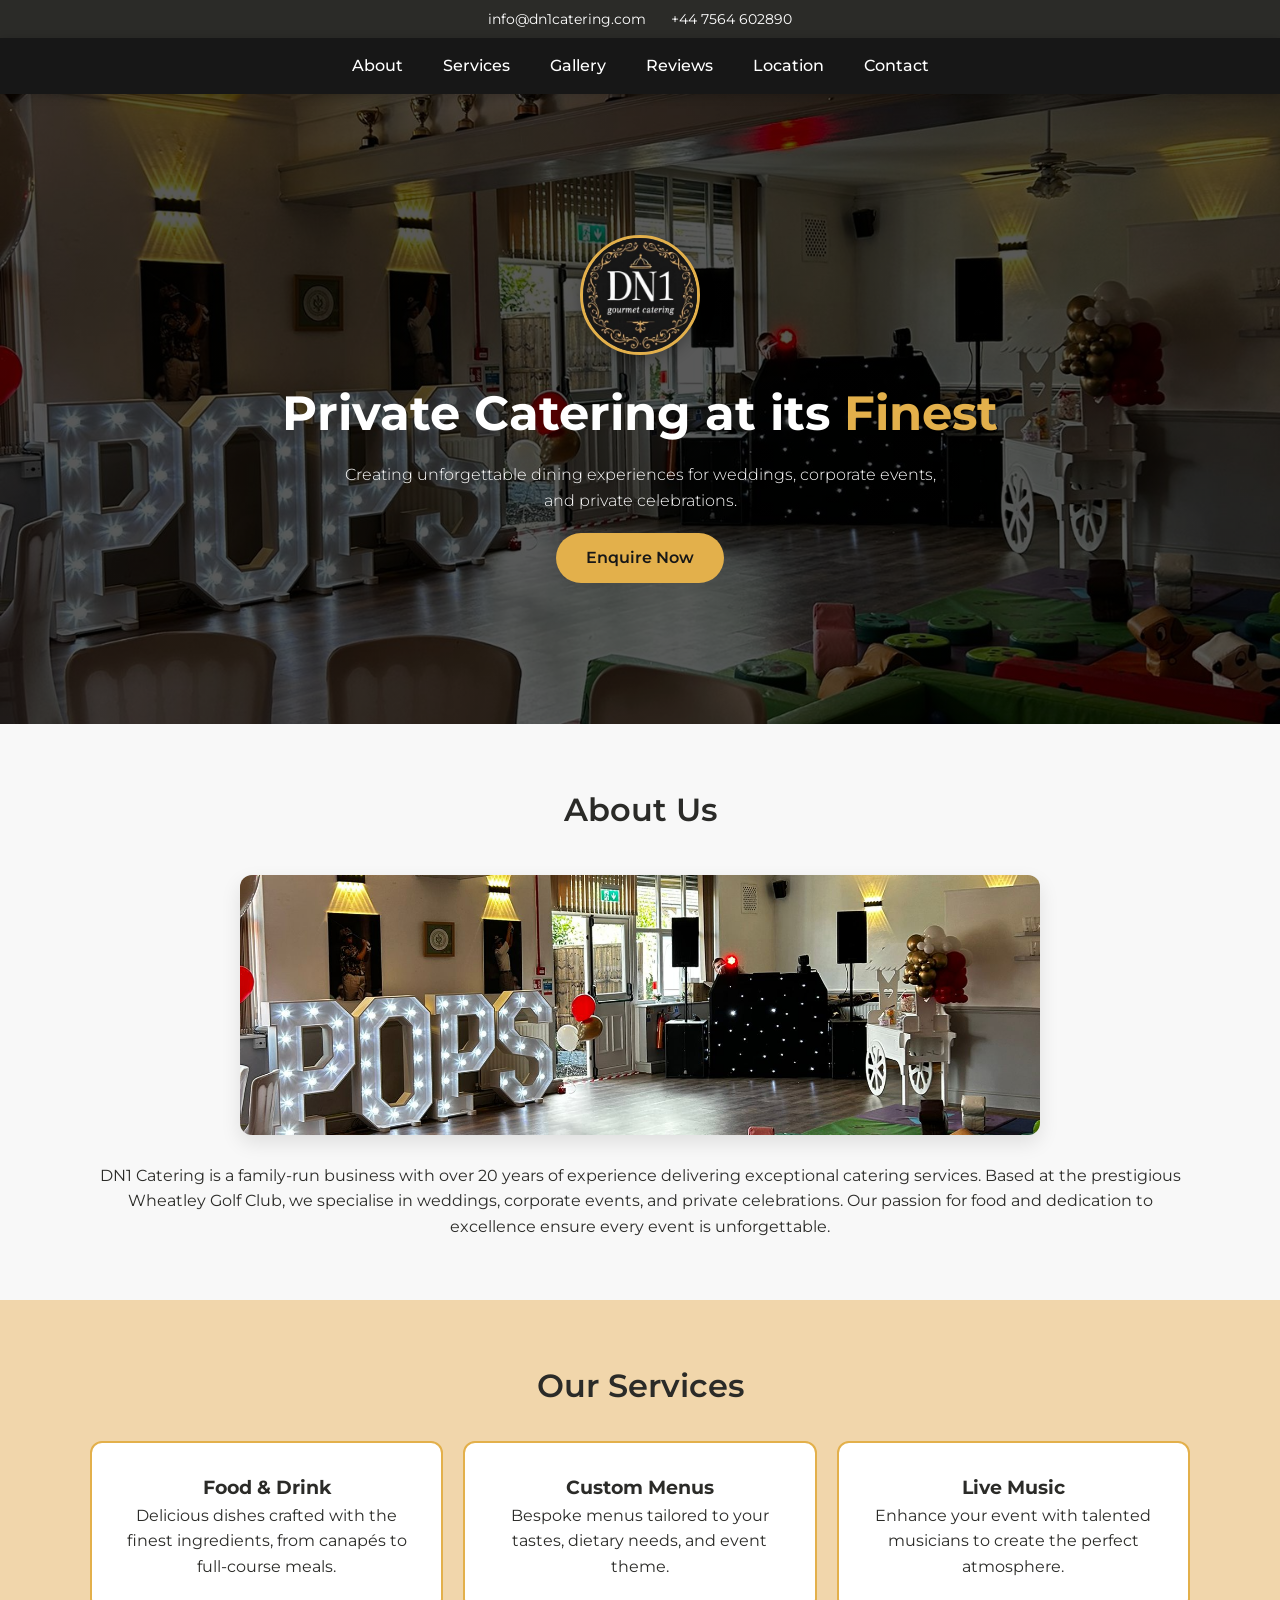
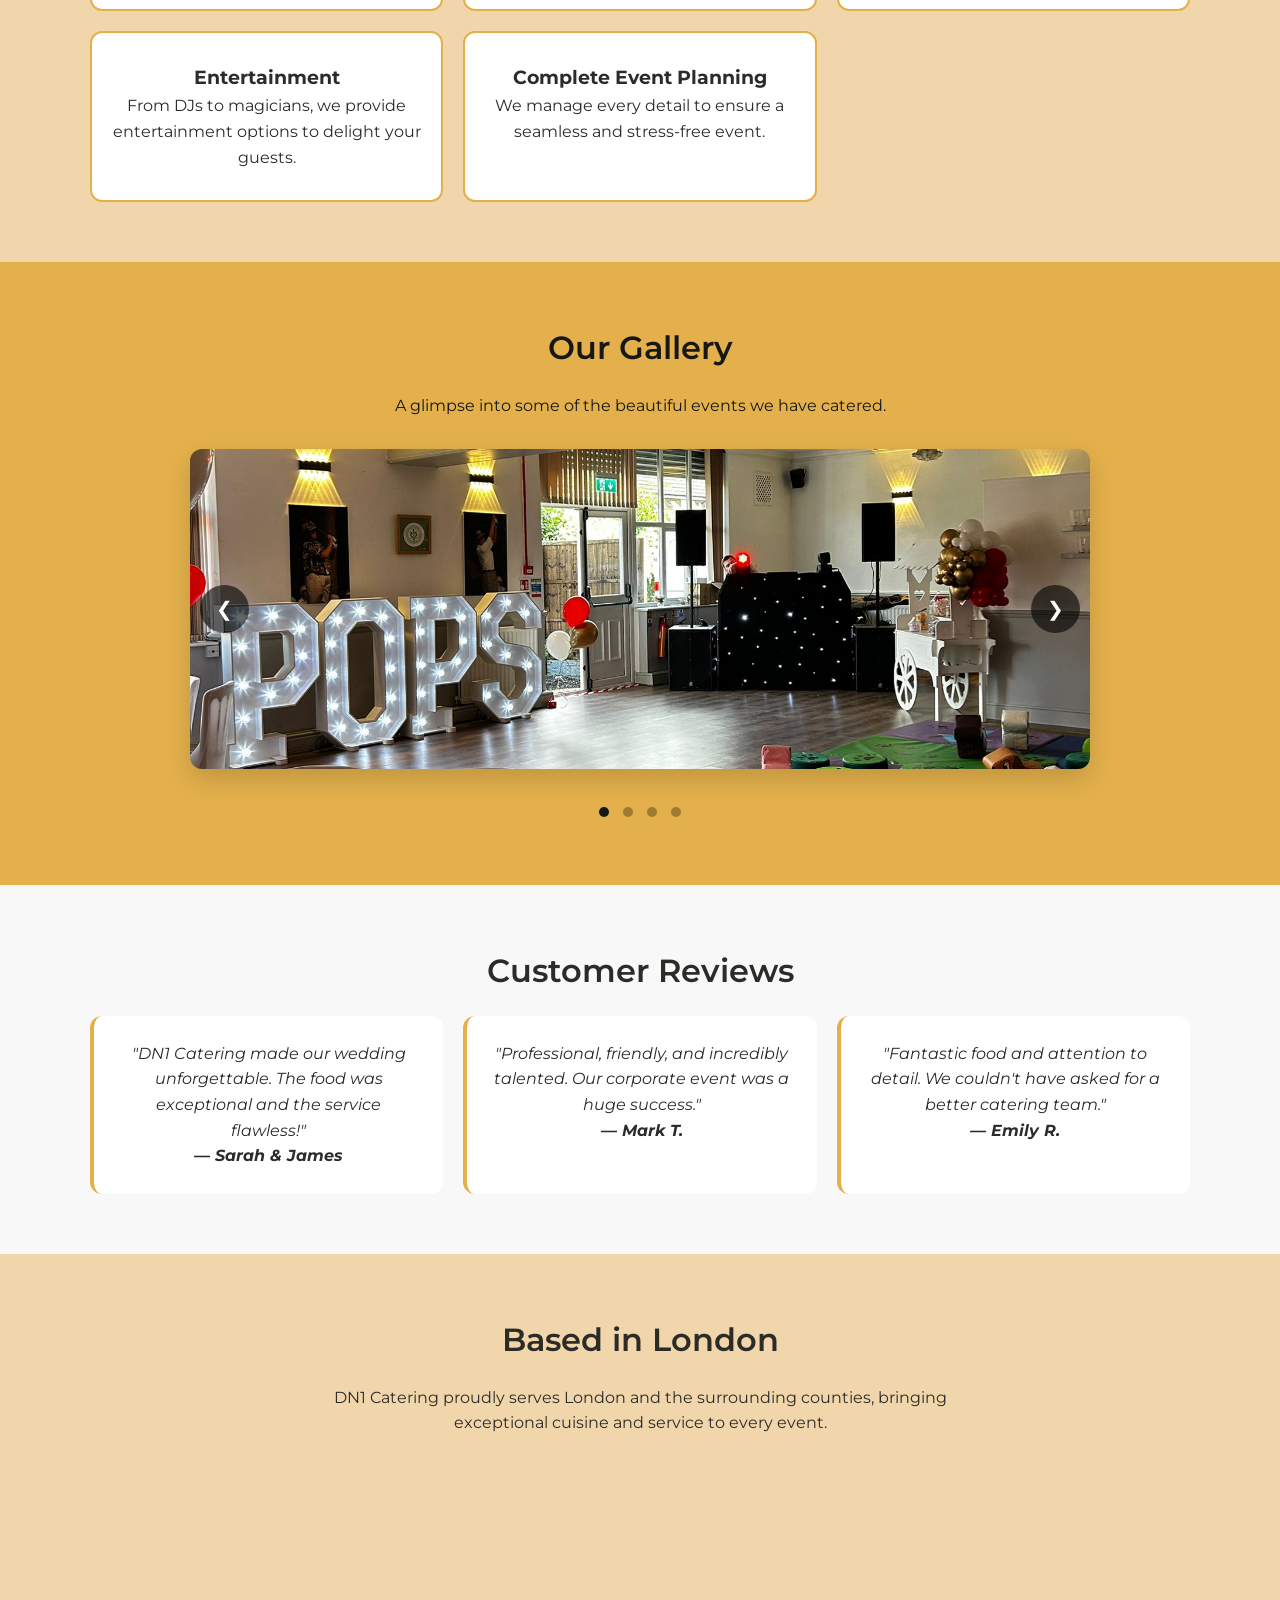
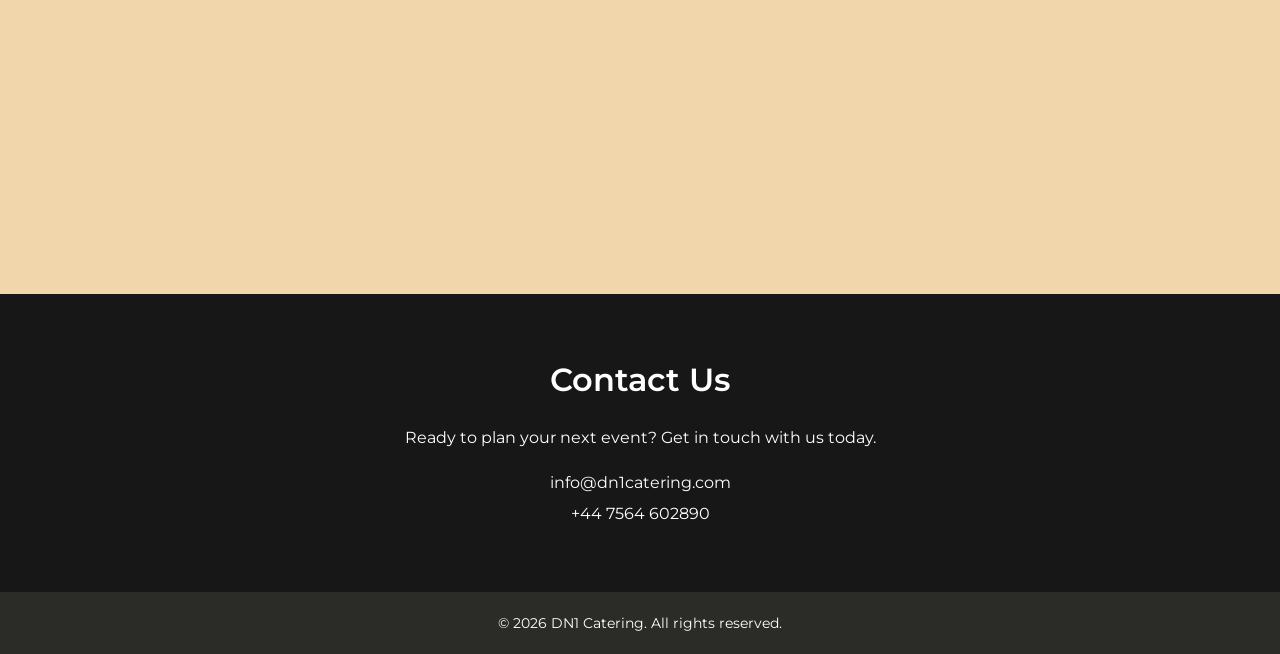
==== index.html @ 62226501 "demoed it" ====
<!DOCTYPE html>
<html lang="en">
<head>
    <meta charset="UTF-8">
    <meta name="viewport" content="width=device-width, initial-scale=1.0">
    <title>DN1 Catering | Private Catering at its Finest</title>
    <link rel="stylesheet" href="front-end/styles/mobile.css">
    <link href="https://fonts.googleapis.com/css2?family=Montserrat:wght@300;400;600;700&display=swap" rel="stylesheet">
    <script src="https://kit.fontawesome.com/a076d05399.js" crossorigin="anonymous"></script>
</head>
<body>

    <!-- Contact Bar -->
    <div id="contact-top">
        <p><i class="fas fa-envelope"></i> info@dn1catering.com</p>
        <p><i class="fas fa-phone"></i> +44 7564 602890</p>
    </div>

    <!-- Sticky Navigation -->
    <nav id="navbar">
        <ul>
            <li><a href="#about-us">About</a></li>
            <li><a href="#services">Services</a></li>
            <li><a href="#gallery">Gallery</a></li>
            <li><a href="#reviews">Reviews</a></li>
            <li><a href="#based">Location</a></li>
            <li><a href="#contact">Contact</a></li>
        </ul>
    </nav>

    <!-- Hero Section -->
    <section class="hero">
        <div class="logo-wrapper">
            <img src="front-end/sources/dn1_logo_cropped.png" alt="DN1 Catering Logo" id="logo">
        </div>
        <div class="hero-content">
            <h1>Private Catering at its <span class="highlight">Finest</span></h1>
            <p>Creating unforgettable dining experiences for weddings, corporate events, and private celebrations.</p>
            <a href="#contact" class="btn-primary">Enquire Now</a>
        </div>
    </section>

    <!-- About Us -->
    <section class="section bg-light" id="about-us">
        <div class="container">
            <h2 class="section-title">About Us</h2>
            <img src="front-end/sources/pops_dn1.jpg" alt="DN1 Catering Team" class="about-image">
            <p>
                DN1 Catering is a family-run business with over 20 years of experience delivering exceptional catering services.
                Based at the prestigious Wheatley Golf Club, we specialise in weddings, corporate events, and private celebrations.
                Our passion for food and dedication to excellence ensure every event is unforgettable.
            </p>
        </div>
    </section>

    <!-- Services -->
    <section class="section bg-cream" id="services">
        <div class="container">
            <h2 class="section-title">Our Services</h2>
            <div class="card-grid">
                <div class="service-card">
                    <i class="fas fa-utensils"></i>
                    <h3>Food & Drink</h3>
                    <p>Delicious dishes crafted with the finest ingredients, from canapés to full-course meals.</p>
                </div>
                <div class="service-card">
                    <i class="fas fa-list"></i>
                    <h3>Custom Menus</h3>
                    <p>Bespoke menus tailored to your tastes, dietary needs, and event theme.</p>
                </div>
                <div class="service-card">
                    <i class="fas fa-music"></i>
                    <h3>Live Music</h3>
                    <p>Enhance your event with talented musicians to create the perfect atmosphere.</p>
                </div>
                <div class="service-card">
                    <i class="fas fa-glass-cheers"></i>
                    <h3>Entertainment</h3>
                    <p>From DJs to magicians, we provide entertainment options to delight your guests.</p>
                </div>
                <div class="service-card">
                    <i class="fas fa-star"></i>
                    <h3>Complete Event Planning</h3>
                    <p>We manage every detail to ensure a seamless and stress-free event.</p>
                </div>
            </div>
        </div>
    </section>

    <!-- Gallery with Carousel -->
    <section class="section bg-gold" id="gallery">
        <div class="container">
            <h2 class="section-title dark">Our Gallery</h2>
            <p class="center-text">A glimpse into some of the beautiful events we have catered.</p>

            <div class="carousel">
                <button class="carousel-btn prev">&#10094;</button>
                <div class="carousel-track">
                    <img src="front-end/sources/pops_dn1.jpg" class="carousel-image" alt="Event 1">
                    <img src="front-end/sources/pink_tbls_dn1.jpg" class="carousel-image" alt="Event 2">
                    <img src="front-end/sources/pops_dn1.jpg" class="carousel-image" alt="Event 3">
                    <img src="front-end/sources/pink_tbls_dn1.jpg" class="carousel-image" alt="Event 4">
                </div>
                <button class="carousel-btn next">&#10095;</button>
            </div>

            <div class="carousel-dots">
                <span class="dot active"></span>
                <span class="dot"></span>
                <span class="dot"></span>
                <span class="dot"></span>
            </div>
        </div>
    </section>

    <!-- Reviews -->
    <section class="section bg-light" id="reviews">
        <div class="container">
            <h2 class="section-title">Customer Reviews</h2>
            <div class="review-grid">
                <div class="review-card">
                    <p>"DN1 Catering made our wedding unforgettable. The food was exceptional and the service flawless!"</p>
                    <h4>— Sarah & James</h4>
                </div>
                <div class="review-card">
                    <p>"Professional, friendly, and incredibly talented. Our corporate event was a huge success."</p>
                    <h4>— Mark T.</h4>
                </div>
                <div class="review-card">
                    <p>"Fantastic food and attention to detail. We couldn't have asked for a better catering team."</p>
                    <h4>— Emily R.</h4>
                </div>
            </div>
        </div>
    </section>

    <!-- Based In with Google Map -->
    <section class="section bg-cream" id="based">
        <div class="container">
            <h2 class="section-title">Based in London</h2>
            <p class="center-text">
                DN1 Catering proudly serves London and the surrounding counties, bringing exceptional cuisine and service to every event.
            </p>
            <div class="map-container">
                <iframe
                    src="https://www.google.com/maps?q=London&output=embed"
                    loading="lazy"
                    allowfullscreen>
                </iframe>
            </div>
        </div>
    </section>

    <!-- Contact Section (Information Only) -->
    <section class="section bg-dark" id="contact">
        <div class="container">
            <h2 class="section-title">Contact Us</h2>
            <p class="center-text">Ready to plan your next event? Get in touch with us today.</p>
            <div class="contact-info">
                <p><i class="fas fa-envelope"></i> info@dn1catering.com</p>
                <p><i class="fas fa-phone"></i> +44 7564 602890</p>
            </div>
        </div>
    </section>

    <!-- Lightbox -->
    <div id="lightbox">
        <span class="close">&times;</span>
        <img id="lightbox-img" src="" alt="Expanded view">
    </div>

    <!-- Footer -->
    <footer class="footer">
        <p>&copy; <span id="year"></span> DN1 Catering. All rights reserved.</p>
    </footer>

    <script>
        /* Dynamic Year */
        document.getElementById("year").textContent = new Date().getFullYear();

        /* Smooth Scrolling */
        document.querySelectorAll('a[href^="#"]').forEach(anchor => {
            anchor.addEventListener('click', function(e) {
                e.preventDefault();
                document.querySelector(this.getAttribute('href'))
                    .scrollIntoView({ behavior: 'smooth' });
            });
        });

        /* Carousel Functionality */
        const track = document.querySelector('.carousel-track');
        const slides = Array.from(track.children);
        const nextBtn = document.querySelector('.carousel-btn.next');
        const prevBtn = document.querySelector('.carousel-btn.prev');
        const dots = document.querySelectorAll('.dot');
        let index = 0;

        function updateCarousel(i) {
            track.style.transform = `translateX(-${i * 100}%)`;
            dots.forEach(dot => dot.classList.remove('active'));
            dots[i].classList.add('active');
        }

        nextBtn.addEventListener('click', () => {
            index = (index + 1) % slides.length;
            updateCarousel(index);
        });

        prevBtn.addEventListener('click', () => {
            index = (index - 1 + slides.length) % slides.length;
            updateCarousel(index);
        });

        dots.forEach((dot, i) => {
            dot.addEventListener('click', () => {
                index = i;
                updateCarousel(index);
            });
        });

        setInterval(() => {
            index = (index + 1) % slides.length;
            updateCarousel(index);
        }, 5000);

        /* Lightbox */
        const lightbox = document.getElementById('lightbox');
        const lightboxImg = document.getElementById('lightbox-img');

        document.querySelectorAll('.carousel-image').forEach(img => {
            img.addEventListener('click', () => {
                lightbox.style.display = 'flex';
                lightboxImg.src = img.src;
            });
        });

        document.querySelector('#lightbox .close').addEventListener('click', () => {
            lightbox.style.display = 'none';
        });

        lightbox.addEventListener('click', (e) => {
            if (e.target !== lightboxImg) {
                lightbox.style.display = 'none';
            }
        });
    </script>
</body>
</html>
---- front-end/styles/mobile.css ----
/* =========================
   Google Font
========================= */
@import url('https://fonts.googleapis.com/css2?family=Montserrat:wght@300;400;600;700&display=swap');

/* =========================
   CSS Variables
========================= */
:root {
    --dark: #171717;
    --charcoal: #2b2b28;
    --gold: #E3B04B;
    --cream: #F1D6AB;
    --light: #F8F8F8;
    --text-dark: #2b2b28;
    --text-light: #ffffff;
    --max-width: 1100px;
    --radius: 12px;
    --transition: all 0.3s ease;
}

/* =========================
   Global Reset
========================= */
*,
*::before,
*::after {
    box-sizing: border-box;
    margin: 0;
    padding: 0;
}

html {
    scroll-behavior: smooth;
}

body {
    font-family: 'Montserrat', sans-serif;
    line-height: 1.6;
    color: var(--text-dark);
    background-color: var(--light);
}

/* =========================
   Contact Top Bar
========================= */
#contact-top {
    background-color: var(--charcoal);
    color: var(--text-light);
    display: flex;
    justify-content: center;
    gap: 25px;
    padding: 8px 15px;
    font-size: 14px;
    text-align: center;
    flex-wrap: wrap;
}

/* =========================
   Sticky Navigation
========================= */
#navbar {
    position: sticky;
    top: 0;
    z-index: 1000;
    background-color: var(--dark);
    box-shadow: 0 2px 10px rgba(0,0,0,0.2);
}

#navbar ul {
    list-style: none;
    display: flex;
    justify-content: center;
    gap: 30px;
    padding: 15px 10px;
    margin: 0;
}

#navbar a {
    color: var(--text-light);
    text-decoration: none;
    font-weight: 500;
    transition: var(--transition);
    position: relative;
}

#navbar a::after {
    content: "";
    position: absolute;
    width: 0;
    height: 2px;
    left: 0;
    bottom: -4px;
    background-color: var(--gold);
    transition: var(--transition);
}

#navbar a:hover {
    color: var(--gold);
}

#navbar a:hover::after {
    width: 100%;
}

/* =========================
   Hero Section
========================= */
.hero {
    background: linear-gradient(rgba(0,0,0,0.65), rgba(0,0,0,0.65)),
                url('../sources/pops_dn1.jpg') center/cover no-repeat;
    min-height: 70vh;
    display: flex;
    flex-direction: column;
    align-items: center;
    justify-content: center;
    text-align: center;
    padding: 40px 20px;
    color: var(--text-light);
}

.logo-wrapper {
    display: flex;
    justify-content: center;
    margin-bottom: 20px;
}

#logo {
    width: 120px;
    height: 120px;
    border-radius: 50%;
    border: 3px solid var(--gold);
    background-color: white;
    object-fit: cover;
    box-shadow: 0 4px 15px rgba(0,0,0,0.3);
}

.hero-content h1 {
    font-size: 2.2rem;
    margin-bottom: 10px;
}

.hero-content p {
    max-width: 600px;
    margin: 0 auto 20px;
    font-weight: 300;
}

.highlight {
    color: var(--gold);
}

/* =========================
   Buttons
========================= */
.btn-primary {
    background-color: var(--gold);
    color: var(--dark);
    padding: 12px 30px;
    border-radius: 30px;
    text-decoration: none;
    font-weight: 600;
    transition: var(--transition);
    display: inline-block;
}

.btn-primary:hover {
    background-color: #d19c35;
    transform: translateY(-2px);
}

/* =========================
   Section Layout
========================= */
.section {
    padding: 60px 20px;
    display: flex;
    justify-content: center;
    text-align: center;
}

.container {
    width: 100%;
    max-width: var(--max-width);
}

.section-title {
    font-size: 2rem;
    margin-bottom: 20px;
    font-weight: 600;
}

.center-text {
    max-width: 700px;
    margin: 0 auto 20px;
}

/* =========================
   Background Variants
========================= */
.bg-dark { background-color: var(--dark); color: var(--text-light); }
.bg-light { background-color: var(--light); }
.bg-cream { background-color: var(--cream); }
.bg-gold { background-color: var(--gold); color: var(--dark); }

/* =========================
   About Us
========================= */
.about-image {
    width: 100%;
    max-width: 800px;
    height: 260px;
    object-fit: cover;
    border-radius: var(--radius);
    margin: 20px 0;
    box-shadow: 0 8px 20px rgba(0,0,0,0.1);
}

/* =========================
   Services Cards
========================= */
.card-grid {
    display: grid;
    grid-template-columns: 1fr;
    gap: 20px;
    margin-top: 30px;
}

.service-card {
    background: white;
    border: 2px solid var(--gold);
    border-radius: var(--radius);
    padding: 30px 20px;
    transition: var(--transition);
}

.service-card i {
    font-size: 2rem;
    color: var(--gold);
    margin-bottom: 10px;
}

.service-card:hover {
    transform: translateY(-5px);
    box-shadow: 0 10px 20px rgba(0,0,0,0.1);
}

/* =========================
   Gallery Carousel
========================= */
.carousel {
    position: relative;
    max-width: 900px;
    margin: 30px auto;
    overflow: hidden;
    border-radius: var(--radius);
    box-shadow: 0 10px 25px rgba(0,0,0,0.15);
}

.carousel-track {
    display: flex;
    transition: transform 0.5s ease-in-out;
}

.carousel-image {
    width: 100%;
    height: 320px;
    object-fit: cover;
    flex-shrink: 0;
    cursor: pointer;
}

.carousel-btn {
    position: absolute;
    top: 50%;
    transform: translateY(-50%);
    background: rgba(0,0,0,0.6);
    color: #fff;
    border: none;
    padding: 12px 16px;
    cursor: pointer;
    font-size: 20px;
    border-radius: 50%;
    z-index: 2;
    transition: var(--transition);
}

.carousel-btn:hover {
    background: rgba(0,0,0,0.9);
}

.carousel-btn.prev { left: 10px; }
.carousel-btn.next { right: 10px; }

.carousel-dots {
    text-align: center;
    margin-top: 15px;
}

.dot {
    display: inline-block;
    width: 10px;
    height: 10px;
    margin: 0 5px;
    background-color: rgba(0,0,0,0.3);
    border-radius: 50%;
    cursor: pointer;
    transition: var(--transition);
}

.dot.active {
    background-color: var(--dark);
}

/* =========================
   Lightbox
========================= */
#lightbox {
    position: fixed;
    inset: 0;
    background: rgba(0,0,0,0.9);
    display: none;
    align-items: center;
    justify-content: center;
    z-index: 2000;
}

#lightbox-img {
    max-width: 90%;
    max-height: 80%;
    border-radius: var(--radius);
}

#lightbox .close {
    position: absolute;
    top: 20px;
    right: 30px;
    color: #fff;
    font-size: 40px;
    cursor: pointer;
}

/* =========================
   Reviews
========================= */
.review-grid {
    display: grid;
    grid-template-columns: 1fr;
    gap: 20px;
    margin-top: 20px;
}

.review-card {
    background: white;
    padding: 25px;
    border-radius: var(--radius);
    border-left: 4px solid var(--gold);
    font-style: italic;
}

/* =========================
   Map
========================= */
.map-container iframe {
    width: 100%;
    height: 350px;
    border: 0;
    border-radius: var(--radius);
    margin-top: 20px;
}

/* =========================
   Contact Info
========================= */
.contact-info p {
    margin: 5px 0;
}

/* =========================
   Footer
========================= */
.footer {
    background: var(--charcoal);
    color: var(--text-light);
    text-align: center;
    padding: 20px;
    font-size: 14px;
}

/* =========================
   Responsive Design
========================= */
@media (min-width: 768px) {
    .hero-content h1 {
        font-size: 3rem;
    }

    .card-grid {
        grid-template-columns: repeat(2, 1fr);
    }

    .review-grid {
        grid-template-columns: repeat(3, 1fr);
    }
}

@media (min-width: 1024px) {
    .card-grid {
        grid-template-columns: repeat(3, 1fr);
    }

    #navbar ul {
        gap: 40px;
    }
}
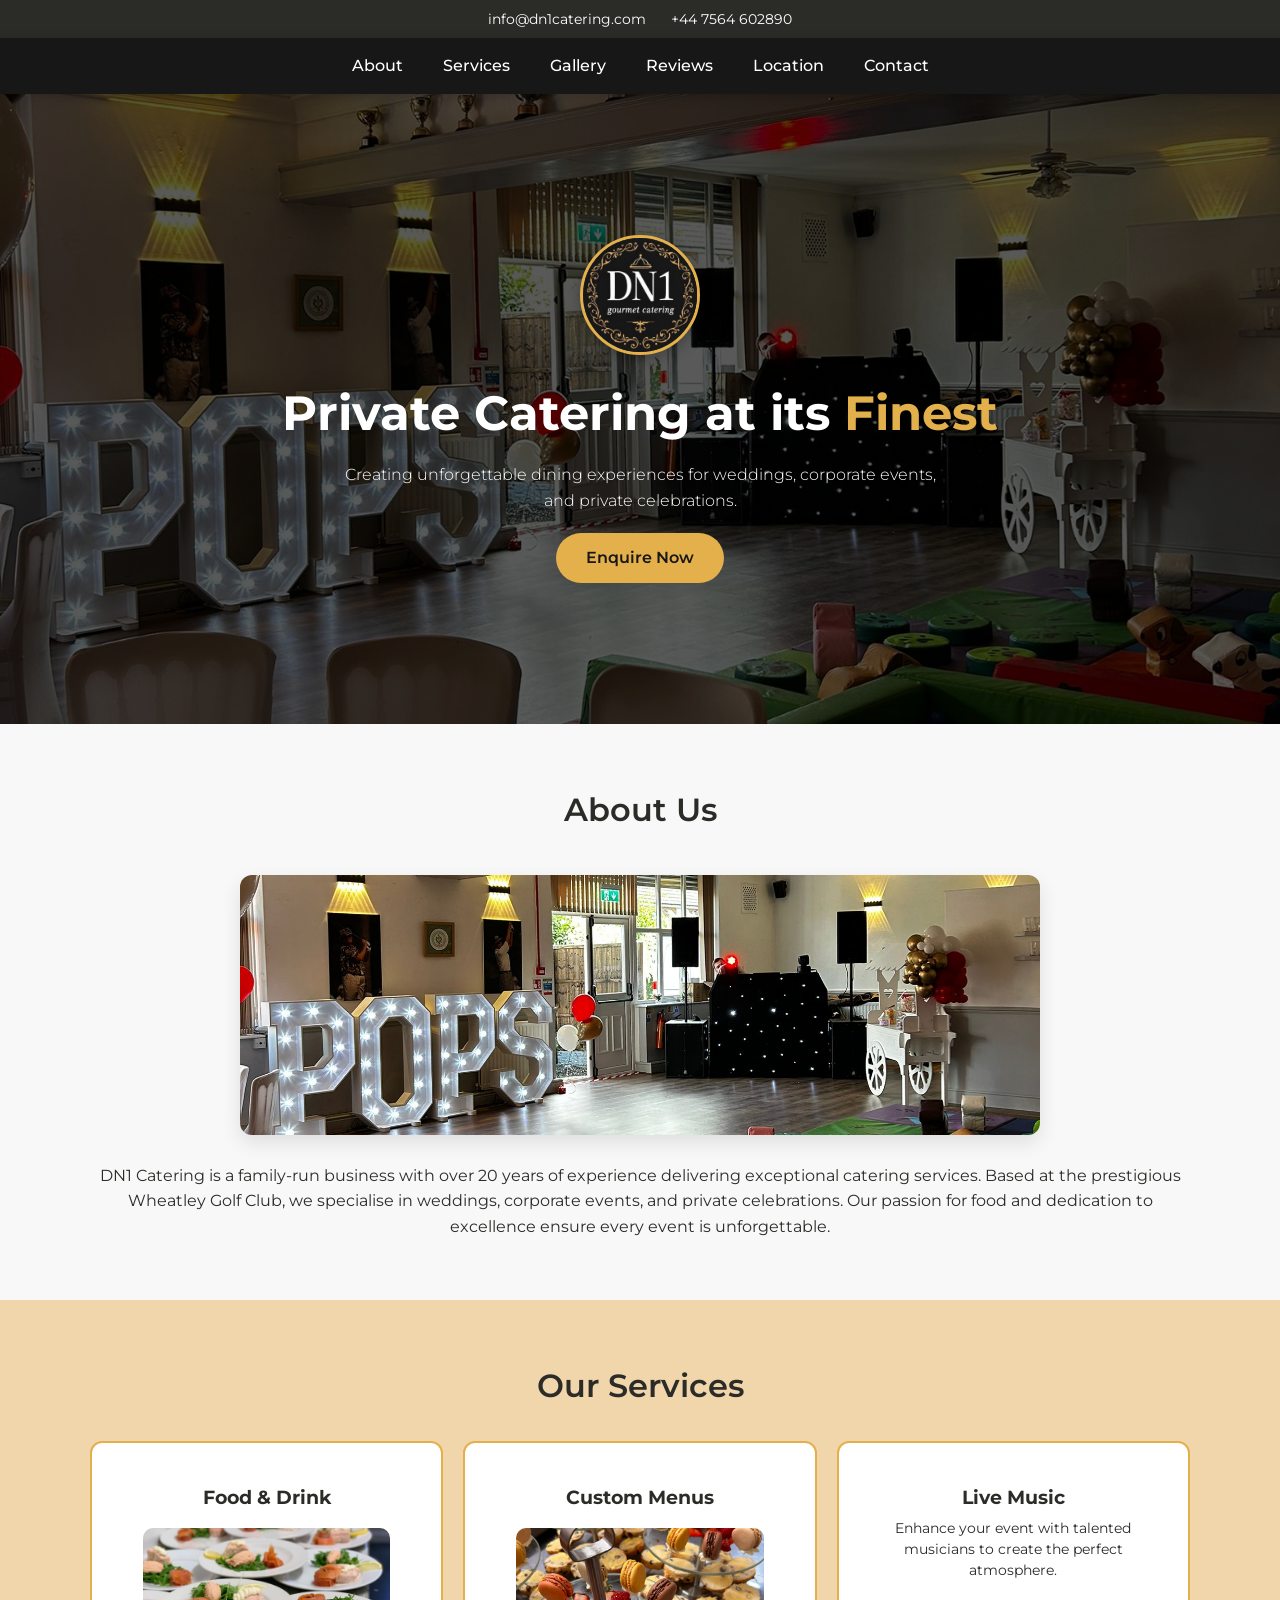
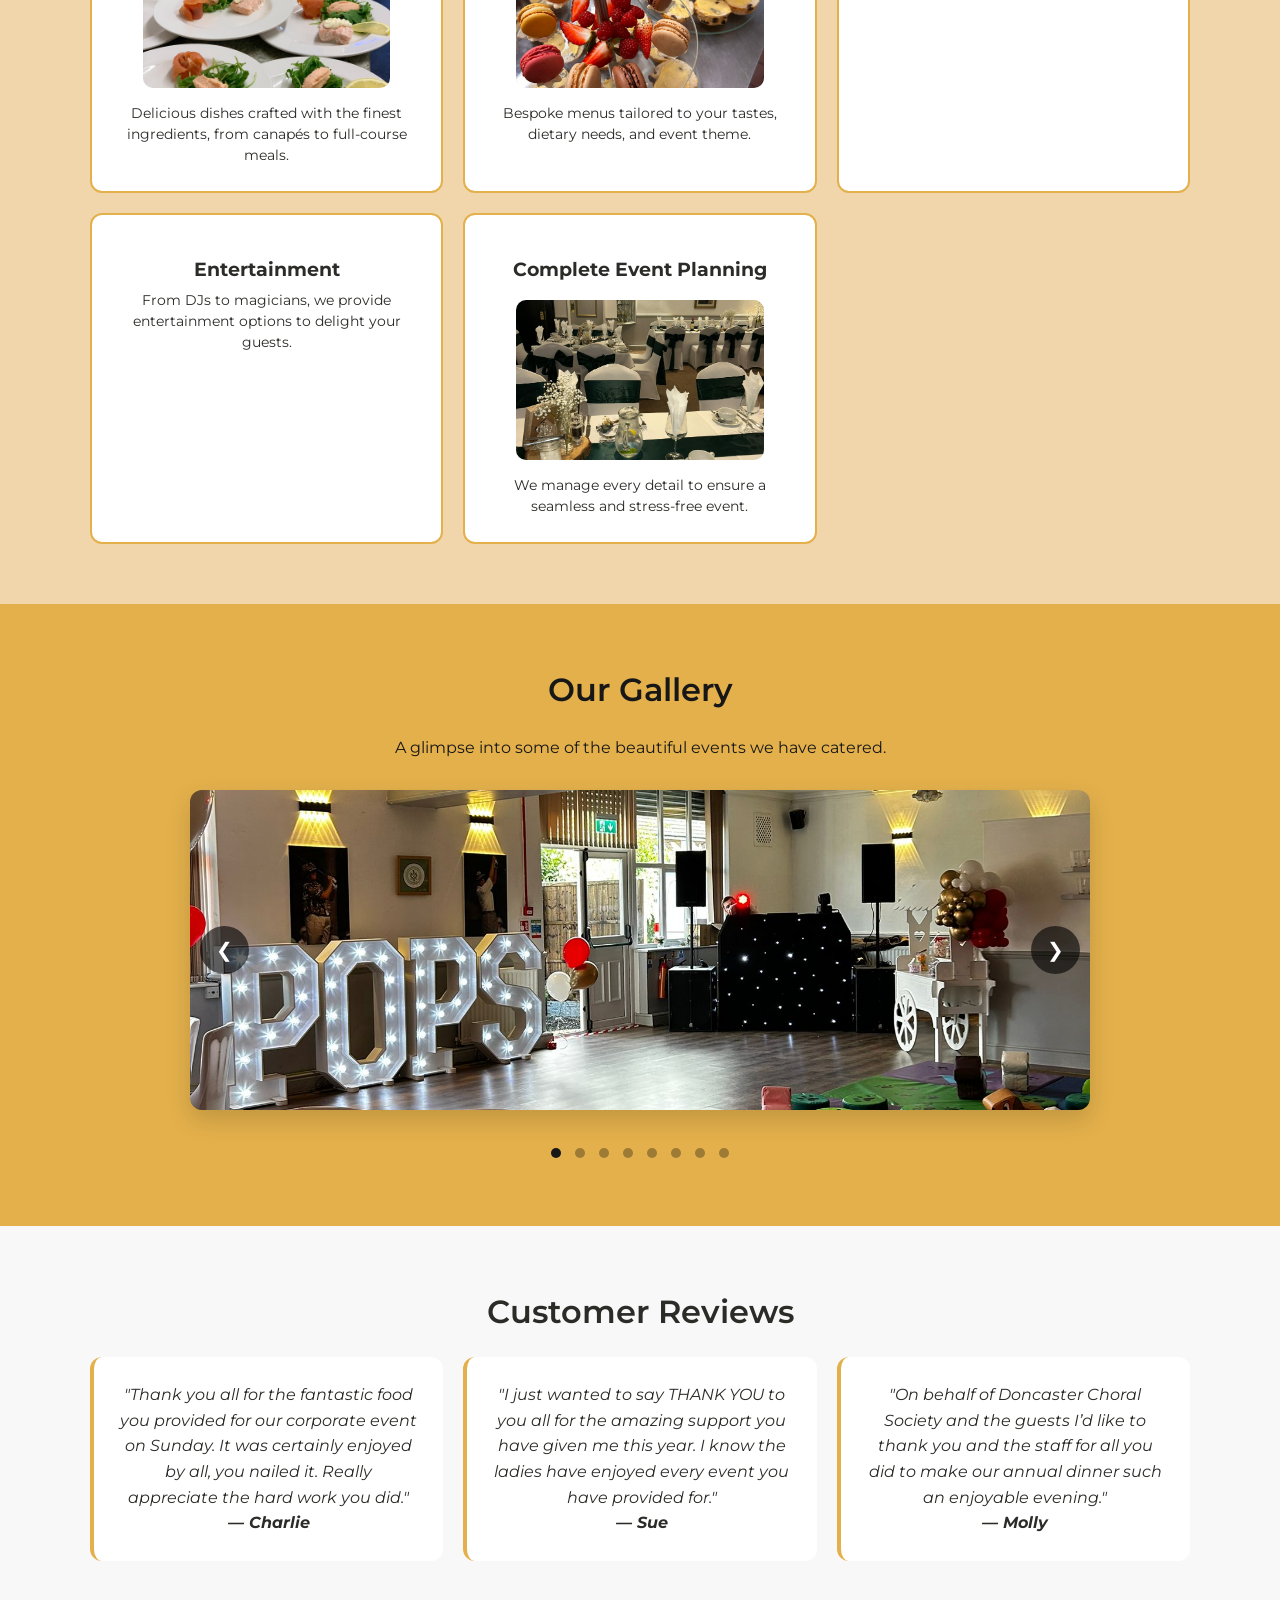
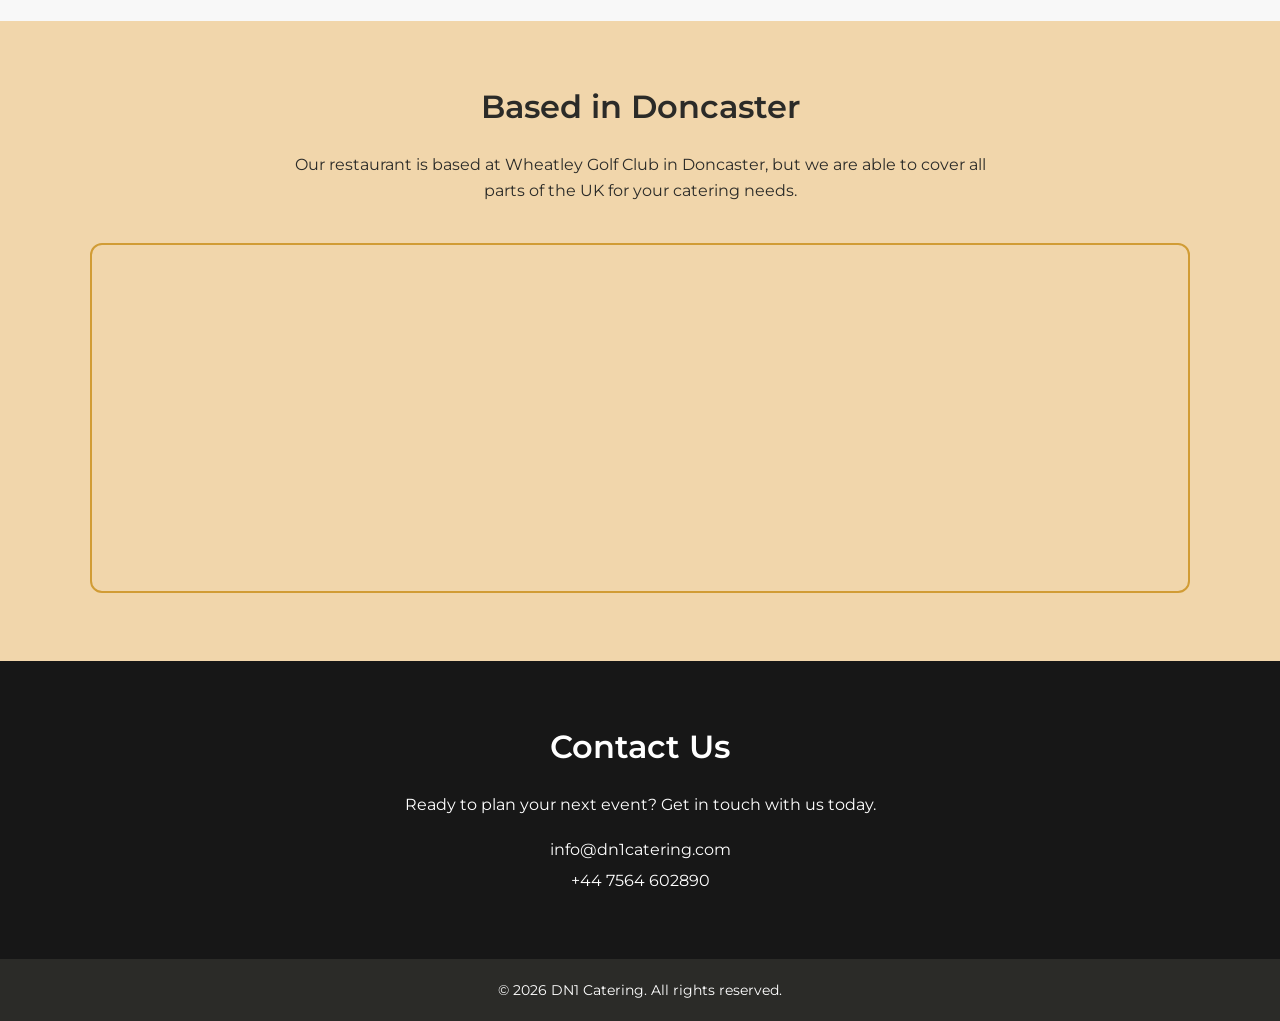
==== commit ed3ec1df: "better" ====
--- a/index.html
+++ b/index.html
@@ -61,11 +61,13 @@
                 <div class="service-card">
                     <i class="fas fa-utensils"></i>
                     <h3>Food & Drink</h3>
+                    <img src="front-end/sources/plates_1.jpg" class="service-img" alt="Food">
                     <p>Delicious dishes crafted with the finest ingredients, from canapés to full-course meals.</p>
                 </div>
                 <div class="service-card">
                     <i class="fas fa-list"></i>
                     <h3>Custom Menus</h3>
+                    <img src="front-end/sources/food_red_dn1.jpg" class="service-img" alt="Menu">
                     <p>Bespoke menus tailored to your tastes, dietary needs, and event theme.</p>
                 </div>
                 <div class="service-card">
@@ -81,6 +83,7 @@
                 <div class="service-card">
                     <i class="fas fa-star"></i>
                     <h3>Complete Event Planning</h3>
+                    <img src="front-end/sources/AllEvent.jpg" class="service-img" alt="Event">
                     <p>We manage every detail to ensure a seamless and stress-free event.</p>
                 </div>
             </div>
@@ -98,14 +101,22 @@
                 <div class="carousel-track">
                     <img src="front-end/sources/pops_dn1.jpg" class="carousel-image" alt="Event 1">
                     <img src="front-end/sources/pink_tbls_dn1.jpg" class="carousel-image" alt="Event 2">
-                    <img src="front-end/sources/pops_dn1.jpg" class="carousel-image" alt="Event 3">
-                    <img src="front-end/sources/pink_tbls_dn1.jpg" class="carousel-image" alt="Event 4">
+                    <img src="front-end/sources/food_red_dn1.jpg" class="carousel-image" alt="Event 3">
+                    <img src="front-end/sources/plates_1.jpg" class="carousel-image" alt="Event 4">
+                    <img src="front-end/sources/table_1.jpeg" class="carousel-image" alt="Event 5">
+                    <img src="front-end/sources/tbl_red_balloons.jpg" class="carousel-image" alt="Event 6">
+                    <img src="front-end/sources/tbl_lemon.jpg" class="carousel-image" alt="Event 7">
+                    <img src="front-end/sources/tbl_multi.jpg" class="carousel-image" alt="Event 8">
                 </div>
                 <button class="carousel-btn next">&#10095;</button>
             </div>
 
             <div class="carousel-dots">
                 <span class="dot active"></span>
+                <span class="dot"></span>
+                <span class="dot"></span>
+                <span class="dot"></span>
+                <span class="dot"></span>
                 <span class="dot"></span>
                 <span class="dot"></span>
                 <span class="dot"></span>
@@ -119,16 +130,16 @@
             <h2 class="section-title">Customer Reviews</h2>
             <div class="review-grid">
                 <div class="review-card">
-                    <p>"DN1 Catering made our wedding unforgettable. The food was exceptional and the service flawless!"</p>
-                    <h4>— Sarah & James</h4>
+                    <p>"Thank you all for the fantastic food you provided for our corporate event on Sunday. It was certainly enjoyed by all, you nailed it. Really appreciate the hard work you did."</p>
+                    <h4>— Charlie</h4>
                 </div>
                 <div class="review-card">
-                    <p>"Professional, friendly, and incredibly talented. Our corporate event was a huge success."</p>
-                    <h4>— Mark T.</h4>
+                    <p>"I just wanted to say THANK YOU to you all for the amazing support you have given me this year. I know the ladies have enjoyed every event you have provided for."</p>
+                    <h4>— Sue</h4>
                 </div>
                 <div class="review-card">
-                    <p>"Fantastic food and attention to detail. We couldn't have asked for a better catering team."</p>
-                    <h4>— Emily R.</h4>
+                    <p>"On behalf of Doncaster Choral Society and the guests I’d like to thank you and the staff for all you did to make our annual dinner such an enjoyable evening."</p>
+                    <h4>— Molly</h4>
                 </div>
             </div>
         </div>
@@ -137,13 +148,13 @@
     <!-- Based In with Google Map -->
     <section class="section bg-cream" id="based">
         <div class="container">
-            <h2 class="section-title">Based in London</h2>
+            <h2 class="section-title">Based in Doncaster</h2>
             <p class="center-text">
-                DN1 Catering proudly serves London and the surrounding counties, bringing exceptional cuisine and service to every event.
+                Our restaurant is based at Wheatley Golf Club in Doncaster, but we are able to cover all parts of the UK for your catering needs.
             </p>
             <div class="map-container">
                 <iframe
-                    src="https://www.google.com/maps?q=London&output=embed"
+                     src="https://www.google.com/maps?q=Wheatley+Golf+Club&output=embed"
                     loading="lazy"
                     allowfullscreen>
                 </iframe>
--- a/front-end/styles/mobile.css
+++ b/front-end/styles/mobile.css
@@ -230,8 +230,25 @@
     background: white;
     border: 2px solid var(--gold);
     border-radius: var(--radius);
-    padding: 30px 20px;
-    transition: var(--transition);
+
+    padding: 25px 20px;
+
+    display: flex;
+    flex-direction: column;
+    align-items: center;
+    text-align: center;
+
+    transition: var(--transition);
+}
+
+.service-card h3 {
+    margin-top: 5px;
+    margin-bottom: 5px;
+}
+
+.service-card p {
+    font-size: 14px;
+    line-height: 1.5;
 }
 
 .service-card i {
@@ -241,8 +258,28 @@
 }
 
 .service-card:hover {
-    transform: translateY(-5px);
-    box-shadow: 0 10px 20px rgba(0,0,0,0.1);
+    transform: translateY(-6px);
+    box-shadow: 0 12px 30px rgba(0,0,0,0.15);
+}
+
+/* =========================
+   Service Card Images
+========================= */
+.service-img {
+    width: 80%;
+    height: 160px;              /* 👈 nice balanced height */
+    object-fit: cover;
+    object-position: center;
+
+    border-radius: 10px;
+    margin: 10px 0 15px;
+
+    transition: transform 0.3s ease;
+}
+
+/* Slight zoom on hover (very premium feel) */
+.service-card:hover .service-img {
+    transform: scale(1.03);
 }
 
 /* =========================
@@ -364,7 +401,7 @@
 .map-container iframe {
     width: 100%;
     height: 350px;
-    border: 0;
+    border: solid 2px #d19c35;
     border-radius: var(--radius);
     margin-top: 20px;
 }
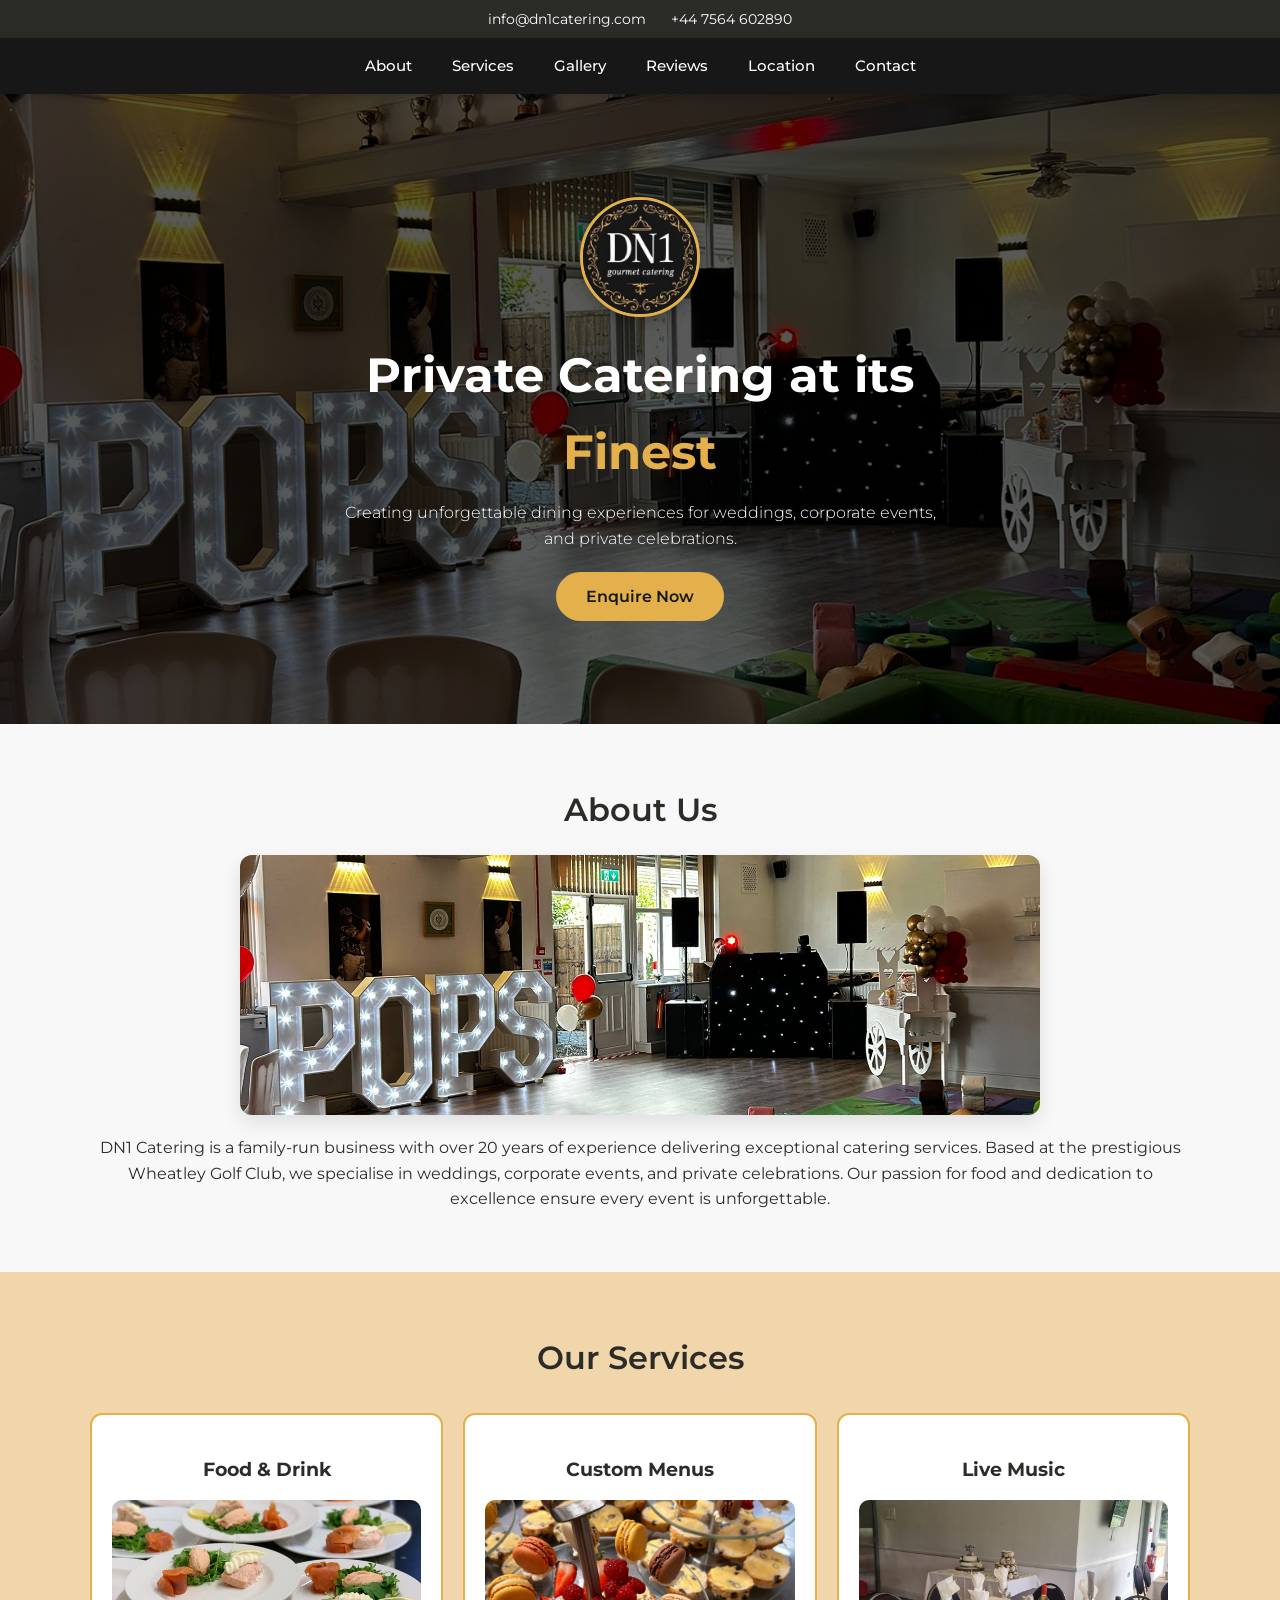
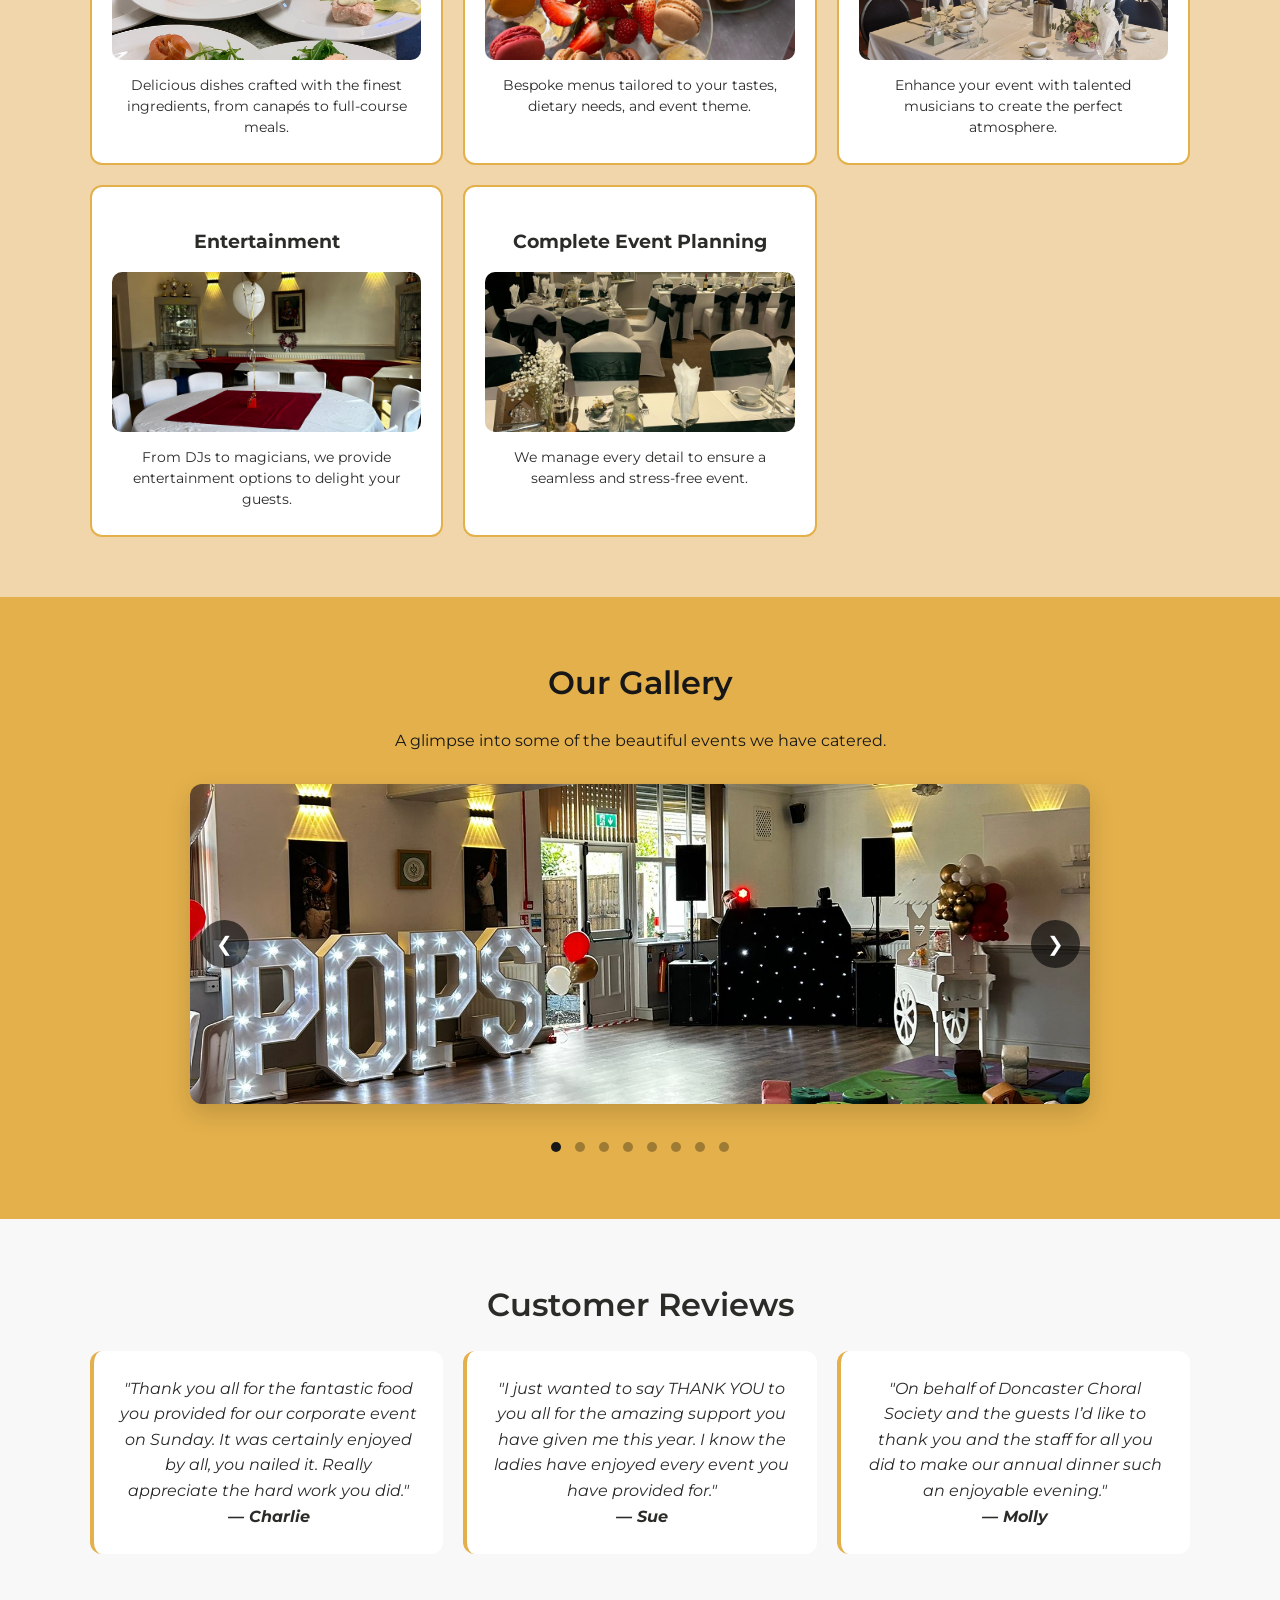
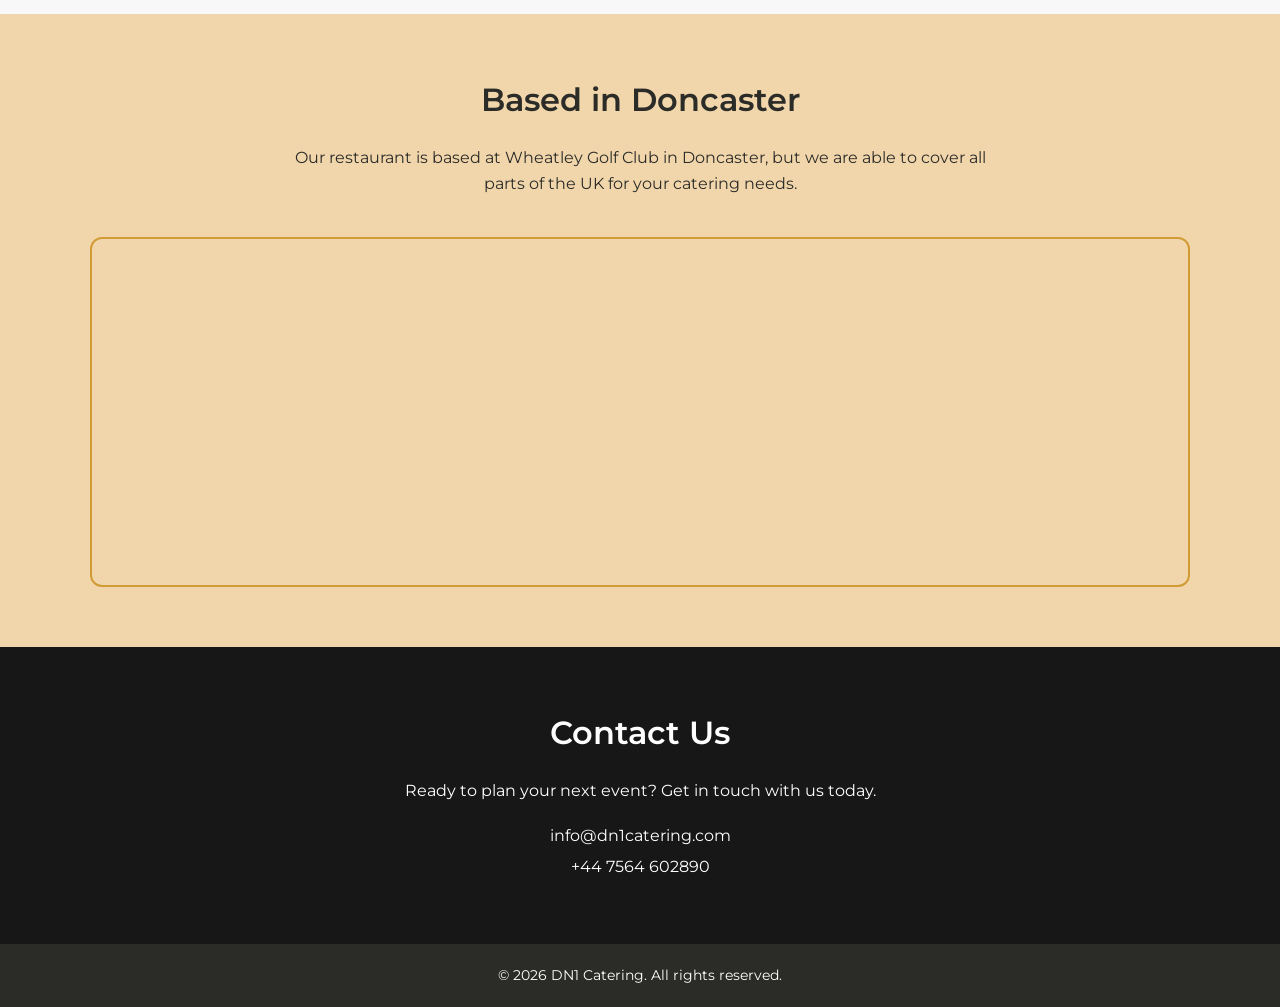
==== commit 64c34f3f: "resolved" ====
--- a/index.html
+++ b/index.html
@@ -10,13 +10,11 @@
 </head>
 <body>
 
-    <!-- Contact Bar -->
     <div id="contact-top">
         <p><i class="fas fa-envelope"></i> info@dn1catering.com</p>
         <p><i class="fas fa-phone"></i> +44 7564 602890</p>
     </div>
 
-    <!-- Sticky Navigation -->
     <nav id="navbar">
         <ul>
             <li><a href="#about-us">About</a></li>
@@ -28,7 +26,6 @@
         </ul>
     </nav>
 
-    <!-- Hero Section -->
     <section class="hero">
         <div class="logo-wrapper">
             <img src="front-end/sources/dn1_logo_cropped.png" alt="DN1 Catering Logo" id="logo">
@@ -40,7 +37,6 @@
         </div>
     </section>
 
-    <!-- About Us -->
     <section class="section bg-light" id="about-us">
         <div class="container">
             <h2 class="section-title">About Us</h2>
@@ -53,7 +49,6 @@
         </div>
     </section>
 
-    <!-- Services -->
     <section class="section bg-cream" id="services">
         <div class="container">
             <h2 class="section-title">Our Services</h2>
@@ -64,22 +59,28 @@
                     <img src="front-end/sources/plates_1.jpg" class="service-img" alt="Food">
                     <p>Delicious dishes crafted with the finest ingredients, from canapés to full-course meals.</p>
                 </div>
+
                 <div class="service-card">
                     <i class="fas fa-list"></i>
                     <h3>Custom Menus</h3>
                     <img src="front-end/sources/food_red_dn1.jpg" class="service-img" alt="Menu">
                     <p>Bespoke menus tailored to your tastes, dietary needs, and event theme.</p>
                 </div>
+
                 <div class="service-card">
                     <i class="fas fa-music"></i>
                     <h3>Live Music</h3>
+                    <img src="front-end/sources/table_1.jpeg" class="service-img" alt="Live Music">
                     <p>Enhance your event with talented musicians to create the perfect atmosphere.</p>
                 </div>
+
                 <div class="service-card">
                     <i class="fas fa-glass-cheers"></i>
                     <h3>Entertainment</h3>
+                    <img src="front-end/sources/tbl_red_balloons.jpg" class="service-img" alt="Entertainment">
                     <p>From DJs to magicians, we provide entertainment options to delight your guests.</p>
                 </div>
+
                 <div class="service-card">
                     <i class="fas fa-star"></i>
                     <h3>Complete Event Planning</h3>
@@ -90,14 +91,13 @@
         </div>
     </section>
 
-    <!-- Gallery with Carousel -->
     <section class="section bg-gold" id="gallery">
         <div class="container">
-            <h2 class="section-title dark">Our Gallery</h2>
+            <h2 class="section-title">Our Gallery</h2>
             <p class="center-text">A glimpse into some of the beautiful events we have catered.</p>
 
             <div class="carousel">
-                <button class="carousel-btn prev">&#10094;</button>
+                <button class="carousel-btn prev" aria-label="Previous image">&#10094;</button>
                 <div class="carousel-track">
                     <img src="front-end/sources/pops_dn1.jpg" class="carousel-image" alt="Event 1">
                     <img src="front-end/sources/pink_tbls_dn1.jpg" class="carousel-image" alt="Event 2">
@@ -108,7 +108,7 @@
                     <img src="front-end/sources/tbl_lemon.jpg" class="carousel-image" alt="Event 7">
                     <img src="front-end/sources/tbl_multi.jpg" class="carousel-image" alt="Event 8">
                 </div>
-                <button class="carousel-btn next">&#10095;</button>
+                <button class="carousel-btn next" aria-label="Next image">&#10095;</button>
             </div>
 
             <div class="carousel-dots">
@@ -124,7 +124,6 @@
         </div>
     </section>
 
-    <!-- Reviews -->
     <section class="section bg-light" id="reviews">
         <div class="container">
             <h2 class="section-title">Customer Reviews</h2>
@@ -145,7 +144,6 @@
         </div>
     </section>
 
-    <!-- Based In with Google Map -->
     <section class="section bg-cream" id="based">
         <div class="container">
             <h2 class="section-title">Based in Doncaster</h2>
@@ -154,7 +152,7 @@
             </p>
             <div class="map-container">
                 <iframe
-                     src="https://www.google.com/maps?q=Wheatley+Golf+Club&output=embed"
+                    src="https://www.google.com/maps?q=Wheatley+Golf+Club&output=embed"
                     loading="lazy"
                     allowfullscreen>
                 </iframe>
@@ -162,7 +160,6 @@
         </div>
     </section>
 
-    <!-- Contact Section (Information Only) -->
     <section class="section bg-dark" id="contact">
         <div class="container">
             <h2 class="section-title">Contact Us</h2>
@@ -174,31 +171,27 @@
         </div>
     </section>
 
-    <!-- Lightbox -->
     <div id="lightbox">
         <span class="close">&times;</span>
         <img id="lightbox-img" src="" alt="Expanded view">
     </div>
 
-    <!-- Footer -->
     <footer class="footer">
         <p>&copy; <span id="year"></span> DN1 Catering. All rights reserved.</p>
     </footer>
 
     <script>
-        /* Dynamic Year */
         document.getElementById("year").textContent = new Date().getFullYear();
 
-        /* Smooth Scrolling */
         document.querySelectorAll('a[href^="#"]').forEach(anchor => {
             anchor.addEventListener('click', function(e) {
                 e.preventDefault();
-                document.querySelector(this.getAttribute('href'))
-                    .scrollIntoView({ behavior: 'smooth' });
+                document.querySelector(this.getAttribute('href')).scrollIntoView({
+                    behavior: 'smooth'
+                });
             });
         });
 
-        /* Carousel Functionality */
         const track = document.querySelector('.carousel-track');
         const slides = Array.from(track.children);
         const nextBtn = document.querySelector('.carousel-btn.next');
@@ -209,7 +202,7 @@
         function updateCarousel(i) {
             track.style.transform = `translateX(-${i * 100}%)`;
             dots.forEach(dot => dot.classList.remove('active'));
-            dots[i].classList.add('active');
+            if (dots[i]) dots[i].classList.add('active');
         }
 
         nextBtn.addEventListener('click', () => {
@@ -234,7 +227,6 @@
             updateCarousel(index);
         }, 5000);
 
-        /* Lightbox */
         const lightbox = document.getElementById('lightbox');
         const lightboxImg = document.getElementById('lightbox-img');
 
--- a/front-end/styles/mobile.css
+++ b/front-end/styles/mobile.css
@@ -1,11 +1,5 @@
-/* =========================
-   Google Font
-========================= */
 @import url('https://fonts.googleapis.com/css2?family=Montserrat:wght@300;400;600;700&display=swap');
 
-/* =========================
-   CSS Variables
-========================= */
 :root {
     --dark: #171717;
     --charcoal: #2b2b28;
@@ -19,9 +13,6 @@
     --transition: all 0.3s ease;
 }
 
-/* =========================
-   Global Reset
-========================= */
 *,
 *::before,
 *::after {
@@ -32,6 +23,9 @@
 
 html {
     scroll-behavior: smooth;
+    width: 100%;
+    max-width: 100%;
+    overflow-x: hidden;
 }
 
 body {
@@ -39,11 +33,18 @@
     line-height: 1.6;
     color: var(--text-dark);
     background-color: var(--light);
-}
-
-/* =========================
-   Contact Top Bar
-========================= */
+    width: 100%;
+    max-width: 100%;
+    overflow-x: hidden;
+}
+
+img,
+iframe,
+video {
+    max-width: 100%;
+    display: block;
+}
+
 #contact-top {
     background-color: var(--charcoal);
     color: var(--text-light);
@@ -56,24 +57,23 @@
     flex-wrap: wrap;
 }
 
-/* =========================
-   Sticky Navigation
-========================= */
 #navbar {
     position: sticky;
     top: 0;
     z-index: 1000;
     background-color: var(--dark);
     box-shadow: 0 2px 10px rgba(0,0,0,0.2);
+    width: 100%;
 }
 
 #navbar ul {
     list-style: none;
     display: flex;
     justify-content: center;
-    gap: 30px;
+    gap: 20px;
     padding: 15px 10px;
     margin: 0;
+    flex-wrap: wrap;
 }
 
 #navbar a {
@@ -82,6 +82,7 @@
     font-weight: 500;
     transition: var(--transition);
     position: relative;
+    font-size: 15px;
 }
 
 #navbar a::after {
@@ -103,9 +104,6 @@
     width: 100%;
 }
 
-/* =========================
-   Hero Section
-========================= */
 .hero {
     background: linear-gradient(rgba(0,0,0,0.65), rgba(0,0,0,0.65)),
                 url('../sources/pops_dn1.jpg') center/cover no-repeat;
@@ -117,6 +115,7 @@
     text-align: center;
     padding: 40px 20px;
     color: var(--text-light);
+    width: 100%;
 }
 
 .logo-wrapper {
@@ -135,9 +134,15 @@
     box-shadow: 0 4px 15px rgba(0,0,0,0.3);
 }
 
+.hero-content {
+    width: 100%;
+    max-width: 700px;
+}
+
 .hero-content h1 {
     font-size: 2.2rem;
     margin-bottom: 10px;
+    word-break: break-word;
 }
 
 .hero-content p {
@@ -150,9 +155,6 @@
     color: var(--gold);
 }
 
-/* =========================
-   Buttons
-========================= */
 .btn-primary {
     background-color: var(--gold);
     color: var(--dark);
@@ -162,6 +164,7 @@
     font-weight: 600;
     transition: var(--transition);
     display: inline-block;
+    max-width: 100%;
 }
 
 .btn-primary:hover {
@@ -169,25 +172,25 @@
     transform: translateY(-2px);
 }
 
-/* =========================
-   Section Layout
-========================= */
 .section {
     padding: 60px 20px;
     display: flex;
     justify-content: center;
     text-align: center;
+    width: 100%;
 }
 
 .container {
     width: 100%;
     max-width: var(--max-width);
+    min-width: 0;
 }
 
 .section-title {
     font-size: 2rem;
     margin-bottom: 20px;
     font-weight: 600;
+    word-break: break-word;
 }
 
 .center-text {
@@ -195,50 +198,54 @@
     margin: 0 auto 20px;
 }
 
-/* =========================
-   Background Variants
-========================= */
-.bg-dark { background-color: var(--dark); color: var(--text-light); }
-.bg-light { background-color: var(--light); }
-.bg-cream { background-color: var(--cream); }
-.bg-gold { background-color: var(--gold); color: var(--dark); }
-
-/* =========================
-   About Us
-========================= */
+.bg-dark {
+    background-color: var(--dark);
+    color: var(--text-light);
+}
+
+.bg-light {
+    background-color: var(--light);
+}
+
+.bg-cream {
+    background-color: var(--cream);
+}
+
+.bg-gold {
+    background-color: var(--gold);
+    color: var(--dark);
+}
+
 .about-image {
     width: 100%;
     max-width: 800px;
     height: 260px;
     object-fit: cover;
     border-radius: var(--radius);
-    margin: 20px 0;
+    margin: 20px auto;
     box-shadow: 0 8px 20px rgba(0,0,0,0.1);
 }
 
-/* =========================
-   Services Cards
-========================= */
 .card-grid {
     display: grid;
     grid-template-columns: 1fr;
     gap: 20px;
     margin-top: 30px;
+    width: 100%;
 }
 
 .service-card {
     background: white;
     border: 2px solid var(--gold);
     border-radius: var(--radius);
-
     padding: 25px 20px;
-
     display: flex;
     flex-direction: column;
     align-items: center;
     text-align: center;
-
-    transition: var(--transition);
+    transition: var(--transition);
+    min-width: 0;
+    width: 100%;
 }
 
 .service-card h3 {
@@ -262,31 +269,24 @@
     box-shadow: 0 12px 30px rgba(0,0,0,0.15);
 }
 
-/* =========================
-   Service Card Images
-========================= */
 .service-img {
-    width: 80%;
-    height: 160px;              /* 👈 nice balanced height */
+    width: 100%;
+    max-width: 100%;
+    height: 160px;
     object-fit: cover;
     object-position: center;
-
     border-radius: 10px;
     margin: 10px 0 15px;
-
     transition: transform 0.3s ease;
 }
 
-/* Slight zoom on hover (very premium feel) */
 .service-card:hover .service-img {
     transform: scale(1.03);
 }
 
-/* =========================
-   Gallery Carousel
-========================= */
 .carousel {
     position: relative;
+    width: 100%;
     max-width: 900px;
     margin: 30px auto;
     overflow: hidden;
@@ -296,11 +296,13 @@
 
 .carousel-track {
     display: flex;
+    width: 100%;
     transition: transform 0.5s ease-in-out;
 }
 
 .carousel-image {
     width: 100%;
+    min-width: 100%;
     height: 320px;
     object-fit: cover;
     flex-shrink: 0;
@@ -326,12 +328,19 @@
     background: rgba(0,0,0,0.9);
 }
 
-.carousel-btn.prev { left: 10px; }
-.carousel-btn.next { right: 10px; }
+.carousel-btn.prev {
+    left: 10px;
+}
+
+.carousel-btn.next {
+    right: 10px;
+}
 
 .carousel-dots {
     text-align: center;
     margin-top: 15px;
+    width: 100%;
+    padding: 0 10px;
 }
 
 .dot {
@@ -349,9 +358,6 @@
     background-color: var(--dark);
 }
 
-/* =========================
-   Lightbox
-========================= */
 #lightbox {
     position: fixed;
     inset: 0;
@@ -360,6 +366,7 @@
     align-items: center;
     justify-content: center;
     z-index: 2000;
+    padding: 20px;
 }
 
 #lightbox-img {
@@ -377,14 +384,12 @@
     cursor: pointer;
 }
 
-/* =========================
-   Reviews
-========================= */
 .review-grid {
     display: grid;
     grid-template-columns: 1fr;
     gap: 20px;
     margin-top: 20px;
+    width: 100%;
 }
 
 .review-card {
@@ -393,11 +398,14 @@
     border-radius: var(--radius);
     border-left: 4px solid var(--gold);
     font-style: italic;
-}
-
-/* =========================
-   Map
-========================= */
+    min-width: 0;
+}
+
+.map-container {
+    width: 100%;
+    overflow: hidden;
+}
+
 .map-container iframe {
     width: 100%;
     height: 350px;
@@ -406,44 +414,61 @@
     margin-top: 20px;
 }
 
-/* =========================
-   Contact Info
-========================= */
 .contact-info p {
     margin: 5px 0;
-}
-
-/* =========================
-   Footer
-========================= */
+    word-break: break-word;
+}
+
 .footer {
     background: var(--charcoal);
     color: var(--text-light);
     text-align: center;
     padding: 20px;
     font-size: 14px;
-}
-
-/* =========================
-   Responsive Design
-========================= */
+    width: 100%;
+}
+
+@media (max-width: 767px) {
+    #navbar ul {
+        gap: 12px;
+        padding: 12px 8px;
+    }
+
+    #navbar a {
+        font-size: 14px;
+    }
+
+    .hero-content h1 {
+        font-size: 1.9rem;
+    }
+
+    .carousel-image {
+        height: 250px;
+    }
+
+    .carousel-btn {
+        padding: 10px 12px;
+        font-size: 18px;
+    }
+}
+
 @media (min-width: 768px) {
     .hero-content h1 {
         font-size: 3rem;
     }
 
     .card-grid {
-        grid-template-columns: repeat(2, 1fr);
+        grid-template-columns: repeat(2, minmax(0, 1fr));
     }
 
     .review-grid {
-        grid-template-columns: repeat(3, 1fr);
+        grid-template-columns: repeat(3, minmax(0, 1fr));
     }
 }
 
 @media (min-width: 1024px) {
     .card-grid {
-        grid-template-columns: repeat(3, 1fr);
+        grid-template-columns: repeat(3, minmax(0, 1fr));
     }
 
     #navbar ul {
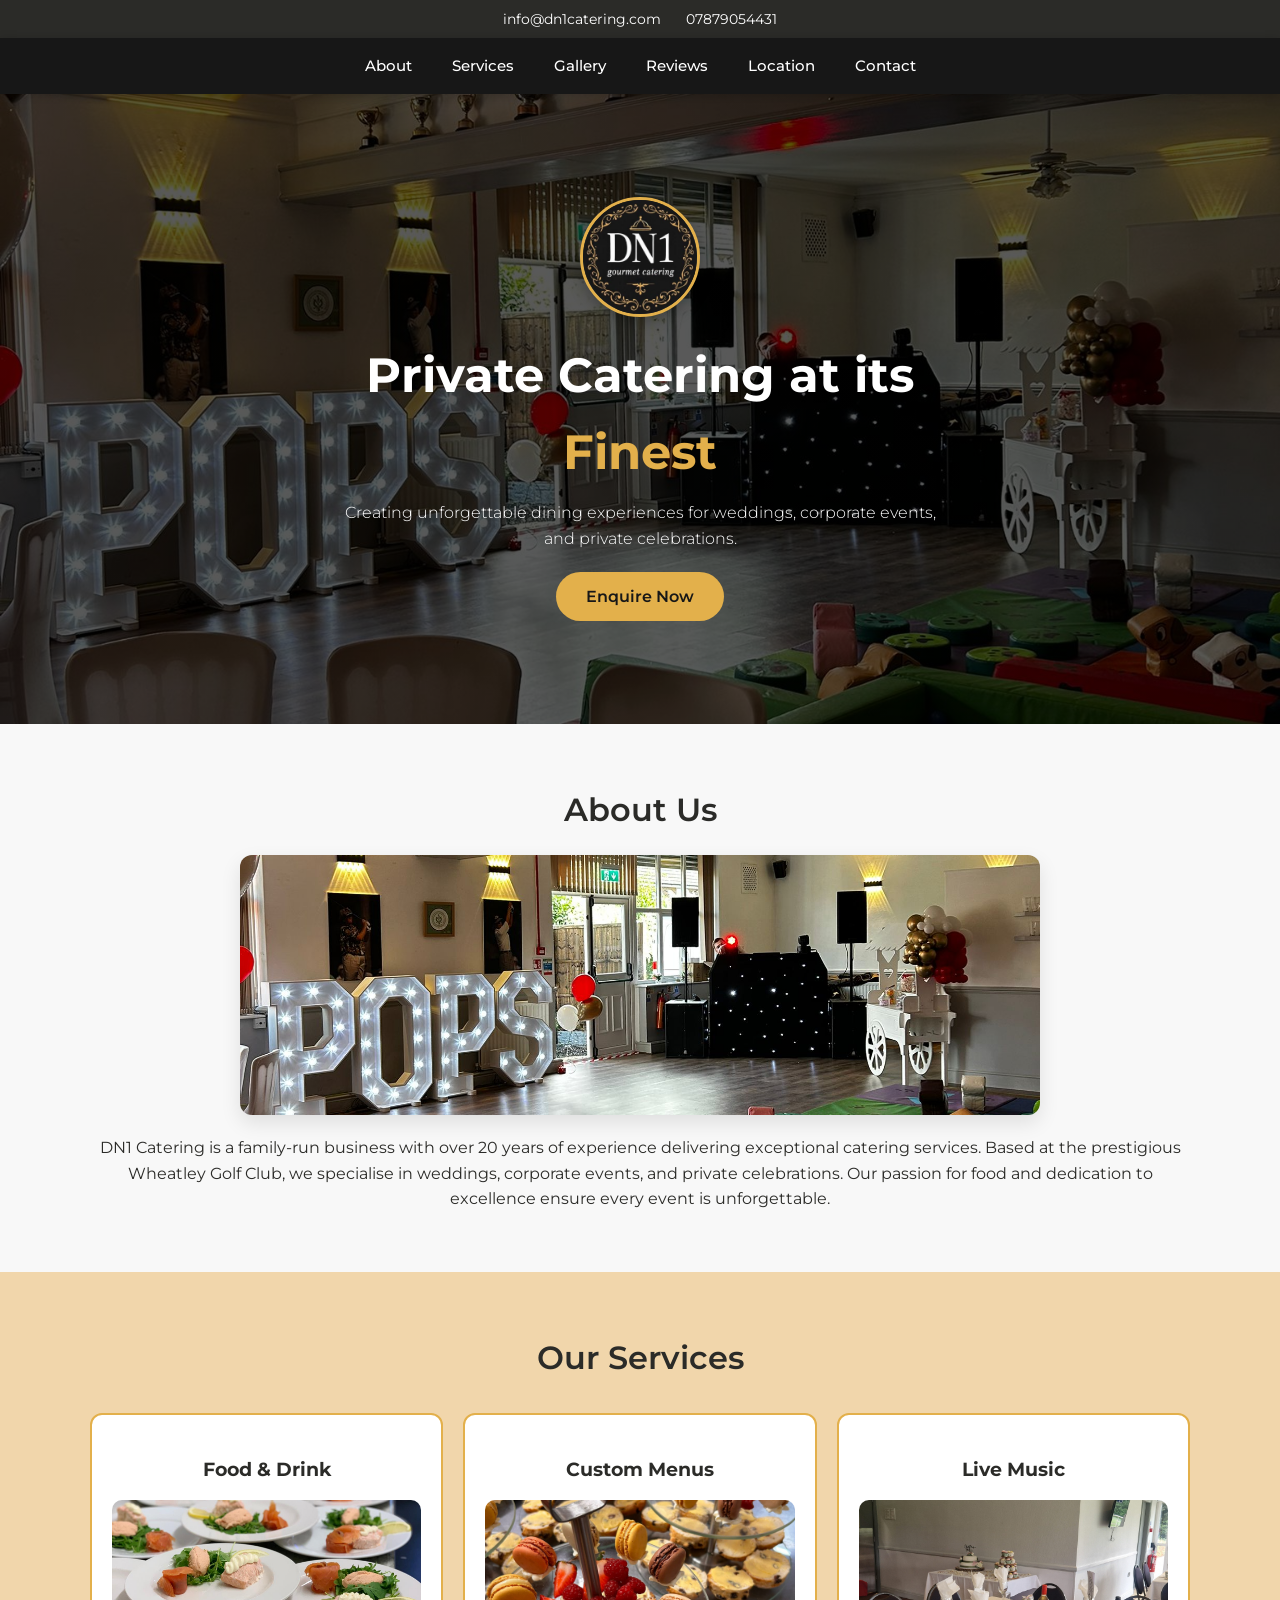
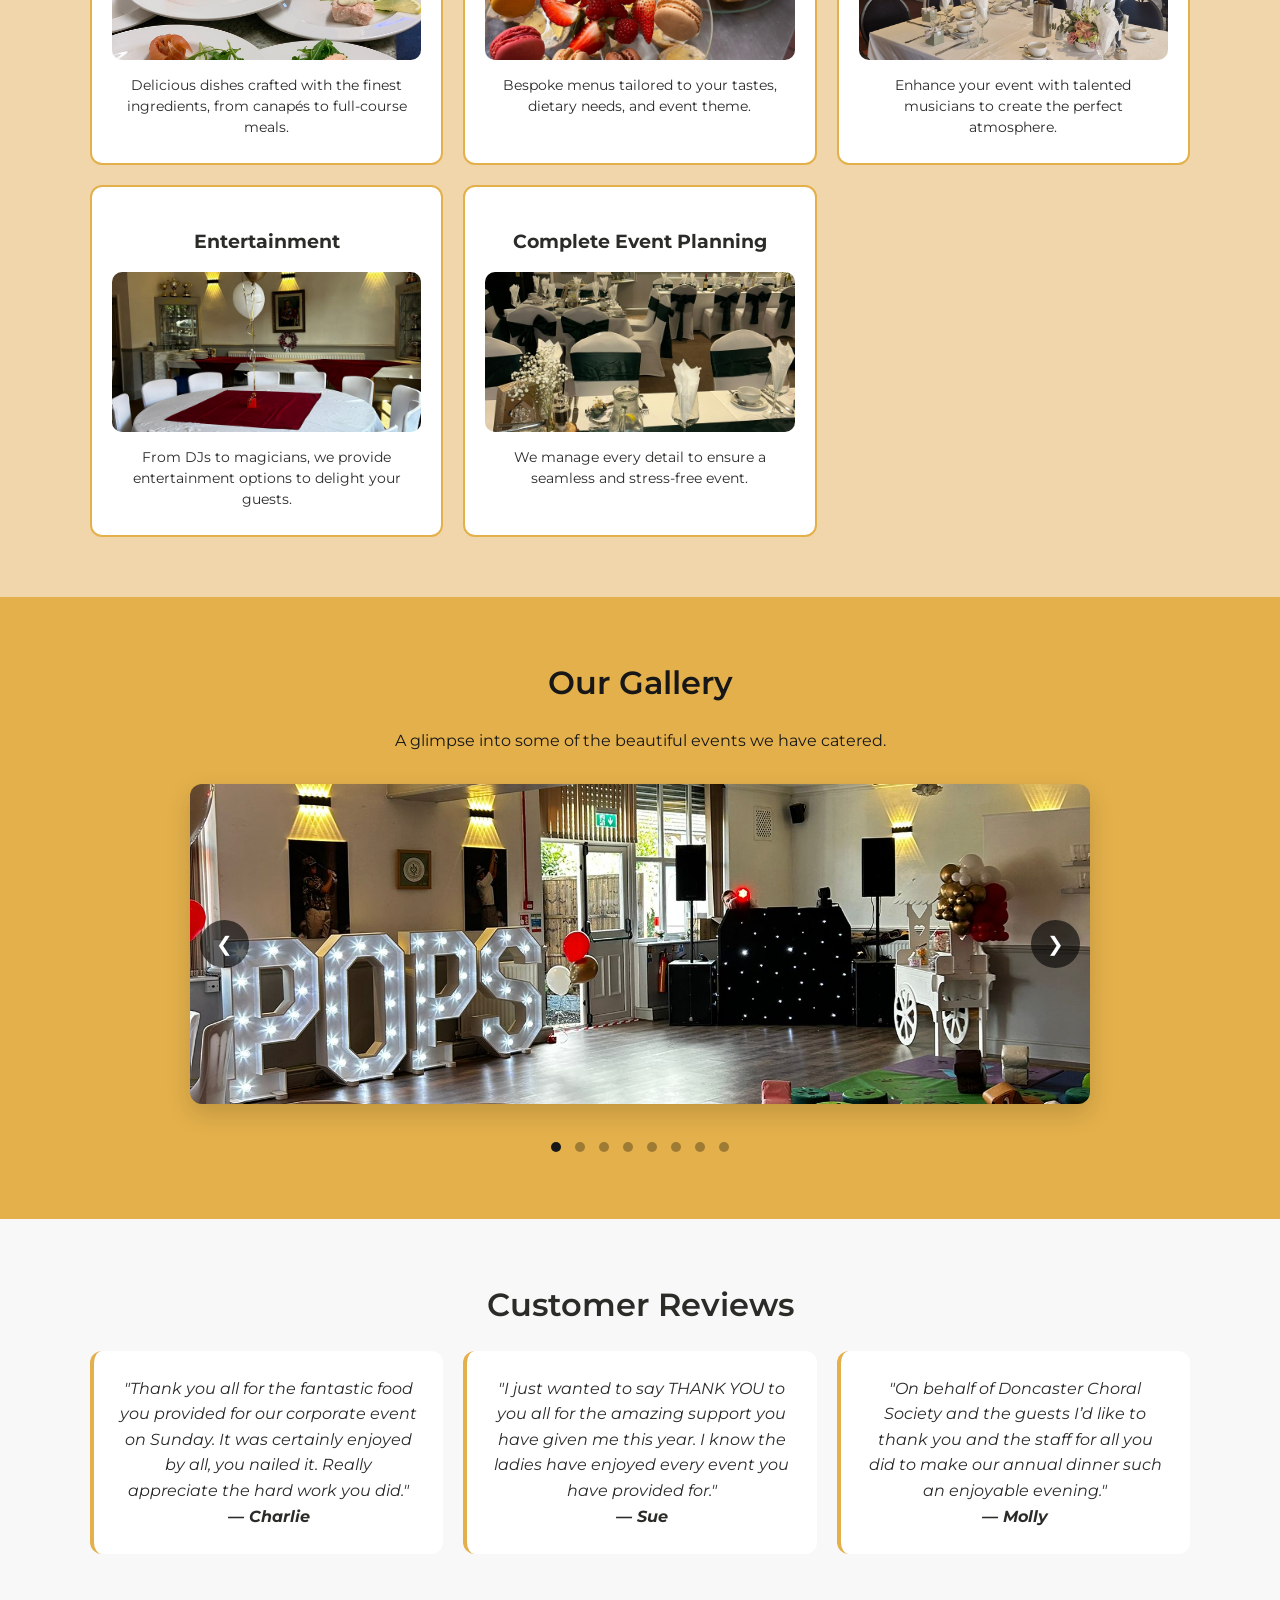
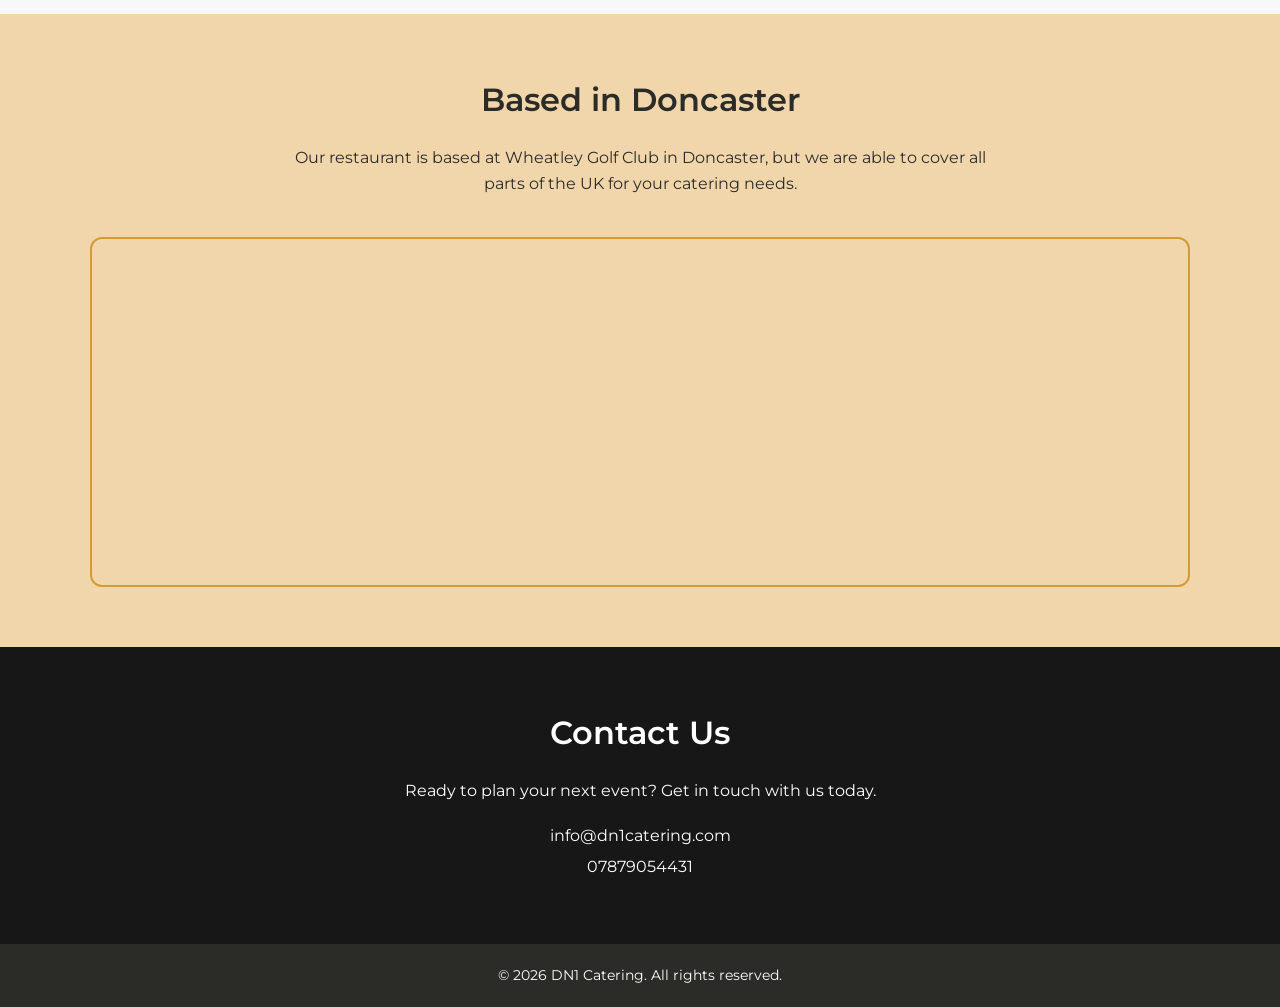
==== commit 0159c4e0: "changed phone number" ====
--- a/index.html
+++ b/index.html
@@ -4,6 +4,7 @@
     <meta charset="UTF-8">
     <meta name="viewport" content="width=device-width, initial-scale=1.0">
     <title>DN1 Catering | Private Catering at its Finest</title>
+    <link rel="icon" type="image/x-icon" href="front-end/sources/dn1_logo_circular.ico">
     <link rel="stylesheet" href="front-end/styles/mobile.css">
     <link href="https://fonts.googleapis.com/css2?family=Montserrat:wght@300;400;600;700&display=swap" rel="stylesheet">
     <script src="https://kit.fontawesome.com/a076d05399.js" crossorigin="anonymous"></script>
@@ -12,7 +13,7 @@
 
     <div id="contact-top">
         <p><i class="fas fa-envelope"></i> info@dn1catering.com</p>
-        <p><i class="fas fa-phone"></i> +44 7564 602890</p>
+        <p><i class="fas fa-phone"></i> 07879054431</p>
     </div>
 
     <nav id="navbar">
@@ -166,7 +167,7 @@
             <p class="center-text">Ready to plan your next event? Get in touch with us today.</p>
             <div class="contact-info">
                 <p><i class="fas fa-envelope"></i> info@dn1catering.com</p>
-                <p><i class="fas fa-phone"></i> +44 7564 602890</p>
+                <p><i class="fas fa-phone"></i> 07879054431</p>
             </div>
         </div>
     </section>
